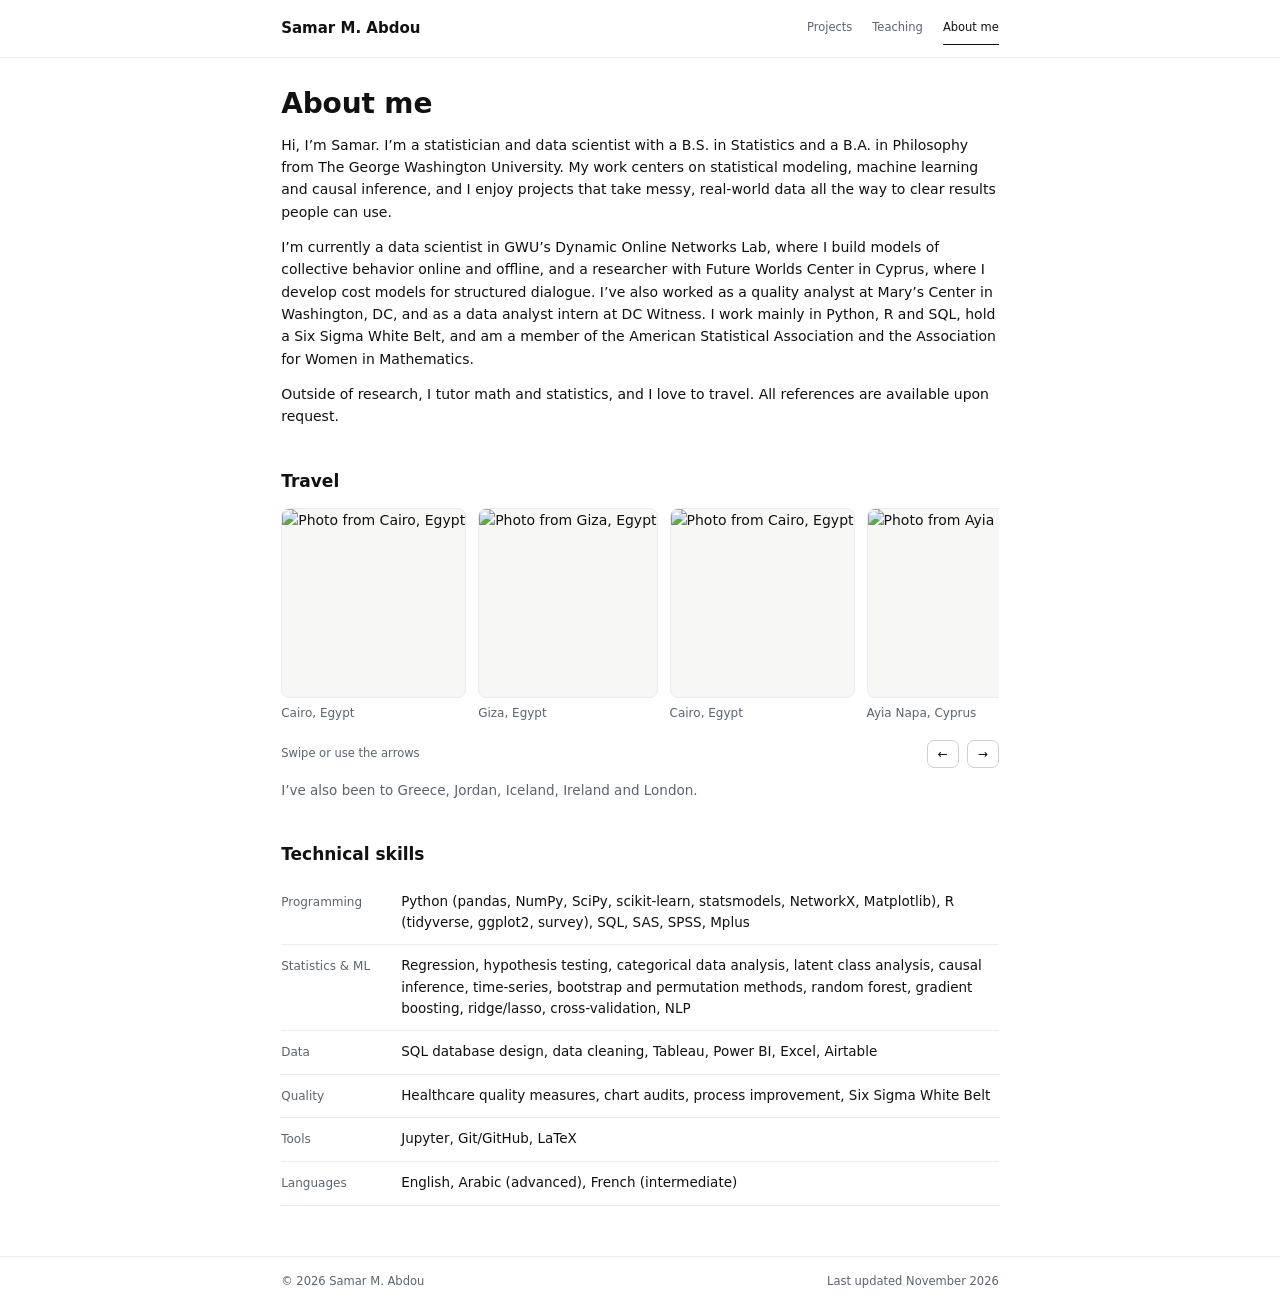
==== about.html @ 9a828c13 "Add files via upload" ====
<!DOCTYPE html>
<html lang="en">
<head>
<meta charset="utf-8">
<meta name="viewport" content="width=device-width, initial-scale=1">
<title>About me | Samar M. Abdou</title>
<meta name="description" content="About Samar M. Abdou: statistics and philosophy at GWU, skills, and travel.">
<link rel="canonical" href="https://samarm-web.github.io/SamarM/about.html">
<meta property="og:type" content="website">
<meta property="og:title" content="About me | Samar M. Abdou">
<meta property="og:description" content="About Samar M. Abdou: statistics and philosophy at GWU, skills, and travel.">
<meta property="og:url" content="https://samarm-web.github.io/SamarM/about.html">
<meta name="twitter:card" content="summary">
<link rel="stylesheet" href="style.css">

</head>
<body class="">
<header class="top"><div class="wrap">
<a class="brand" href="index.html">Samar M. Abdou</a>
<nav class="nav" aria-label="Main"><a href="projects.html">Projects</a><a href="teaching.html">Teaching</a><a href="about.html" aria-current=page>About me</a></nav>
</div></header>
<main class="wrap">

<section class="sec">
  <h1 style="margin-bottom:14px">About me</h1>
  <p>Hi, I&rsquo;m Samar. I&rsquo;m a statistician and data scientist with a B.S. in Statistics and a B.A. in Philosophy from The George Washington University. My work centers on statistical modeling, machine learning and causal inference, and I enjoy projects that take messy, real-world data all the way to clear results people can use.</p>
  <p>I&rsquo;m currently a data scientist in GWU&rsquo;s Dynamic Online Networks Lab, where I build models of collective behavior online and offline, and a researcher with Future Worlds Center in Cyprus, where I develop cost models for structured dialogue. I&rsquo;ve also worked as a quality analyst at Mary&rsquo;s Center in Washington, DC, and as a data analyst intern at DC Witness. I work mainly in Python, R and SQL, hold a Six Sigma White Belt, and am a member of the American Statistical Association and the Association for Women in Mathematics.</p>
  <p>Outside of research, I tutor math and statistics, and I love to travel. All references are available upon request.</p>
</section>
<section class="sec">
  <h2>Travel</h2>
  <div class="carousel">
    <div class="strip" id="strip" tabindex="0" aria-label="Travel photos, scroll sideways"><figure><img src="img/travel/cairo-1.jpg" alt="Photo from Cairo, Egypt" loading="lazy"><figcaption>Cairo, Egypt</figcaption></figure><figure><img src="img/travel/giza.jpg" alt="Photo from Giza, Egypt" loading="lazy"><figcaption>Giza, Egypt</figcaption></figure><figure><img src="img/travel/cairo-2.jpg" alt="Photo from Cairo, Egypt" loading="lazy"><figcaption>Cairo, Egypt</figcaption></figure><figure><img src="img/travel/ayia-napa-1.jpg" alt="Photo from Ayia Napa, Cyprus" loading="lazy"><figcaption>Ayia Napa, Cyprus</figcaption></figure><figure><img src="img/travel/ayia-napa-2.jpg" alt="Photo from Ayia Napa, Cyprus" loading="lazy"><figcaption>Ayia Napa, Cyprus</figcaption></figure><figure><img src="img/travel/nantes.jpg" alt="Photo from Nantes, France" loading="lazy"><figcaption>Nantes, France</figcaption></figure><figure><img src="img/travel/nicosia.jpg" alt="Photo from Nicosia, Cyprus" loading="lazy"><figcaption>Nicosia, Cyprus</figcaption></figure><figure><img src="img/travel/prague-1.jpg" alt="Photo from Prague, Czech Republic" loading="lazy"><figcaption>Prague, Czech Republic</figcaption></figure><figure><img src="img/travel/prague-2.jpg" alt="Photo from Prague, Czech Republic" loading="lazy"><figcaption>Prague, Czech Republic</figcaption></figure></div>
    <div class="car-nav"><span class="meta">Swipe or use the arrows</span>
      <div class="btns"><button class="btn sm" id="prev" type="button" aria-label="Previous photo">&larr;</button><button class="btn sm" id="next" type="button" aria-label="Next photo">&rarr;</button></div></div>
  </div>
  <p class="also">I&rsquo;ve also been to Greece, Jordan, Iceland, Ireland and London.</p>
</section>
<section class="sec"><h2>Technical skills</h2><table class="skills"><tbody><tr><th scope=row>Programming</th><td>Python (pandas, NumPy, SciPy, scikit-learn, statsmodels, NetworkX, Matplotlib), R (tidyverse, ggplot2, survey), SQL, SAS, SPSS, Mplus</td></tr><tr><th scope=row>Statistics &amp; ML</th><td>Regression, hypothesis testing, categorical data analysis, latent class analysis, causal inference, time-series, bootstrap and permutation methods, random forest, gradient boosting, ridge/lasso, cross-validation, NLP</td></tr><tr><th scope=row>Data</th><td>SQL database design, data cleaning, Tableau, Power BI, Excel, Airtable</td></tr><tr><th scope=row>Quality</th><td>Healthcare quality measures, chart audits, process improvement, Six Sigma White Belt</td></tr><tr><th scope=row>Tools</th><td>Jupyter, Git/GitHub, LaTeX</td></tr><tr><th scope=row>Languages</th><td>English, Arabic (advanced), French (intermediate)</td></tr></tbody></table></section>


</main>
<footer class="foot"><div class="wrap">
<span>&copy; 2026 Samar M. Abdou</span>
<span>Last updated November 2026</span>
</div></footer>
<script>{
const s=document.getElementById('strip');
const step=d=>{const f=[...s.children];const x=s.scrollLeft;let t=d>0?f.find(e=>e.offsetLeft-s.offsetLeft>x+4):[...f].reverse().find(e=>e.offsetLeft-s.offsetLeft<x-4);if(t)s.scrollTo({left:t.offsetLeft-s.offsetLeft,behavior:'smooth'});};
document.getElementById('prev').addEventListener('click',()=>step(-1));
document.getElementById('next').addEventListener('click',()=>step(1));
s.addEventListener('keydown',e=>{if(e.key==='ArrowRight'){e.preventDefault();step(1)}if(e.key==='ArrowLeft'){e.preventDefault();step(-1)}});
}</script>
</body>
</html>
---- style.css ----
/*
VOICE: calm, professional academic home page; quiet, with a light 1990s department-site touch.
IDEA: a tidy faculty page: thin rules, soft boxes, small type labels.
PICTURE: project images and a swipeable travel strip; the paper and atlas in a soft window.
COLOUR and TYPE: white ground, black text, one small blue accent. Source Serif 4 for reading, IBM Plex Mono for small labels.
LAYOUT: one centered column about 820px; project pages split text and viewer above 900px.
*/
:root{
  color-scheme:light;
  --bg:#ffffff;--ink:#111111;--mute:#5b5b5b;--line:#e3e3e3;--line2:#cfcfcf;--soft:#f7f7f5;
  --acc:#2c5aa0;--acc-soft:#eef3fa;
  --serif:"Segoe UI",system-ui,-apple-system,"Helvetica Neue",Arial,sans-serif;
  --mono:"Segoe UI",system-ui,-apple-system,"Helvetica Neue",Arial,sans-serif;
}
*{box-sizing:border-box;min-width:0}
html{scroll-padding-top:24px}
body{margin:0;background:var(--bg);color:var(--ink);font:16px/1.6 var(--serif);overflow-x:clip;-webkit-font-smoothing:antialiased}
img{max-width:100%;display:block}
a{color:inherit;text-underline-offset:3px;text-decoration-thickness:1px;text-decoration-color:var(--line2)}
a:hover{color:var(--acc);text-decoration-color:currentColor}
:focus-visible{outline:2px solid var(--acc);outline-offset:3px;border-radius:4px}

.wrap{max-width:820px;margin:0 auto;padding:0 max(4vw,18px)}
.wrap.wide{max-width:1140px}

/* Top bar */
.top{border-bottom:1px solid #f0f0f0}
.top .wrap{display:flex;flex-wrap:wrap;align-items:center;justify-content:space-between;gap:6px 22px;padding-block:12px}
.brand{font:600 17px/1.2 var(--serif);text-decoration:none}
.nav{display:flex;flex-wrap:wrap;gap:2px 20px;font:13px/1 var(--mono)}
.nav a{text-decoration:none;padding:10px 0;border-bottom:1.5px solid transparent;color:var(--mute)}
.nav a:hover{color:var(--ink)}
.nav a[aria-current=page]{color:var(--ink);border-bottom-color:var(--ink)}

/* Type */
h1,h2,h3{font-family:var(--serif);font-weight:600;line-height:1.15;margin:0;text-wrap:balance}
h1{font-size:clamp(30px,4.4vw,38px);letter-spacing:-.005em}
h2{font-size:21px}
h3{font-size:17px;line-height:1.3}
p{margin:0 0 .9em}
.lede{font-size:17.5px}
.mute{color:var(--mute)}
.meta{font:12px/1.5 var(--mono);color:var(--mute)}

/* Sections */
.sec{padding:36px 0 4px}
.sec>h2,.sec-head{margin-bottom:16px}
.sec-head{display:flex;flex-wrap:wrap;align-items:end;justify-content:space-between;gap:10px}


/* Hero */
.hero{padding:44px 0 4px;max-width:680px}
.hero .role{font:13px/1.5 var(--mono);color:var(--acc);margin:8px 0 16px}

/* Buttons */
.btns{display:flex;flex-wrap:wrap;gap:8px;margin-top:18px}
.btn{display:inline-flex;align-items:center;gap:6px;min-height:36px;padding:0 13px;font:12.5px/1 var(--mono);color:var(--ink);background:var(--bg);border:1px solid var(--line2);border-radius:6px;text-decoration:none;white-space:nowrap;transition:border-color .15s,color .15s,background .15s}
.btn:hover{border-color:var(--ink);color:var(--ink);background:var(--soft)}
.btn.sm{min-height:32px;padding:0 11px;font-size:12px}
.btn.dark{background:var(--ink);color:#fff;border-color:var(--ink)}
.btn.dark:hover{background:#333;color:#fff}
.btn .ar{font-size:11px;color:var(--mute)}

/* Cards */
.cards{display:grid;grid-template-columns:repeat(2,minmax(0,1fr));gap:16px}
@media(max-width:680px){.cards{grid-template-columns:1fr}}
.card,.pub{border:1px solid var(--line);border-radius:10px;padding:18px;background:var(--bg)}
.card{display:flex;flex-direction:column;gap:8px}
.card p{margin:0;font-size:15px}
.card .btns{margin-top:auto;padding-top:6px}
.card .pimg{margin:-18px -18px 4px;border-radius:10px 10px 0 0;border:0;border-bottom:1px solid var(--line)}
.pub h3{font-style:italic;font-weight:500;font-size:18px}
.pub p{margin:.45em 0 0;font-size:15px}
.pub p.meta{font-size:12px}

/* Tags */
.tags{display:flex;flex-wrap:wrap;gap:5px;margin:0;padding:0;list-style:none}
.tags li{font:11px/1 var(--mono);color:#2f4a75;background:var(--acc-soft);border-radius:4px;padding:5px 7px}

/* Contact list */
.kv{display:grid;grid-template-columns:90px minmax(0,1fr);gap:6px 14px;margin:0;font-size:15.5px}
.kv dt{font:12.5px/1.9 var(--mono);color:var(--mute)}
.kv dd{margin:0;overflow-wrap:anywhere}

/* Project images */
.pimg{aspect-ratio:16/10;border:1px solid var(--line);border-radius:8px;overflow:hidden;background:#fff;display:grid;place-items:center}
.pimg img{width:100%;height:100%;object-fit:contain;padding:8px}
.pimg svg{width:100%;height:100%}

/* Projects list */
.plist{list-style:none;margin:0;padding:0}
.proj{display:grid;grid-template-columns:230px minmax(0,1fr);gap:24px;padding:22px 0;border-bottom:1px solid var(--line)}
.proj:first-child{padding-top:4px}
.proj-head{display:flex;flex-wrap:wrap;align-items:center;justify-content:space-between;gap:8px 14px;margin-bottom:4px}
.proj p{margin:6px 0 10px;font-size:15px}
@media(max-width:620px){.proj{grid-template-columns:1fr;gap:12px}}

/* Project page */
.crumb{font:12.5px/1 var(--mono);padding-top:24px}
.crumb a{text-decoration:none;color:var(--mute)}
.split{display:grid;grid-template-columns:minmax(0,1fr) minmax(0,1.1fr);gap:40px;align-items:start;padding:18px 0 32px}
.split .win{position:sticky;top:18px}
@media(max-width:900px){.split{grid-template-columns:1fr}.split .win{position:static}}
.split h1{font-size:clamp(27px,3.4vw,34px)}
.split h2{font-size:18px;margin:26px 0 8px}
.facts{list-style:none;padding:0;margin:4px 0 1em;display:grid;grid-template-columns:repeat(auto-fit,minmax(130px,1fr));gap:10px}
.facts li{border:1px solid var(--line);border-radius:8px;padding:10px 12px;font-size:13.5px;line-height:1.35;color:var(--mute)}
.facts b{display:block;font:600 20px/1.2 var(--serif);color:var(--ink);margin-bottom:3px;white-space:nowrap}
.split ul.plain{padding-left:18px;margin:0 0 1em;font-size:15.5px}
.split ul.plain li{margin:4px 0}
.details{display:grid;grid-template-columns:7.5em minmax(0,1fr);gap:6px 14px;margin:0;font-size:15px}
.details dt{font:12px/1.9 var(--mono);color:var(--mute)}
.details dd{margin:0}

/* Soft window */
.win{border:1px solid var(--line2);border-radius:10px;overflow:hidden;background:var(--bg)}
.bar{display:flex;align-items:center;gap:10px;padding:9px 12px;border-bottom:1px solid var(--line);background:var(--soft);font:12px/1 var(--mono);color:var(--mute)}
.bar .dots{display:flex;gap:5px}.bar .dots i{width:9px;height:9px;border-radius:50%;background:var(--line2)}
.bar .t{flex:1;overflow:hidden;text-overflow:ellipsis;white-space:nowrap}
.bar .btn{min-height:28px}
.pages{height:min(76vh,860px);overflow:auto;background:var(--soft);padding:12px;display:grid;gap:12px;align-content:start}
.pages img{width:100%;height:auto;border:1px solid var(--line);background:#fff}
.site-frame{display:block;width:100%;height:min(76vh,860px);border:0;background:#fff}

/* Teaching / about */
.subjects{display:grid;grid-template-columns:repeat(auto-fit,minmax(170px,1fr));gap:12px}
.subj{border:1px solid var(--line);border-radius:10px;padding:14px 16px}
.subj h3{margin-bottom:4px}
.subj p{margin:0;font-size:14.5px;color:var(--mute)}
.skills{width:100%;border-collapse:collapse;font-size:15px}
.skills th,.skills td{text-align:left;vertical-align:top;padding:10px 0;border-bottom:1px solid var(--line)}
.skills th{font:12px/1.9 var(--mono);color:var(--mute);font-weight:400;width:10em;padding-right:14px}
@media(max-width:600px){.skills th,.skills td{display:block;width:auto;padding:0}.skills th{padding-top:10px;border:0}.skills td{padding-bottom:10px}}

/* Travel carousel */
.carousel{position:relative}
.strip{display:flex;gap:12px;overflow-x:auto;scroll-snap-type:x mandatory;padding-bottom:10px;scrollbar-width:thin;-webkit-overflow-scrolling:touch}
.strip figure{flex:none;margin:0;scroll-snap-align:start}
.strip img{height:300px;width:auto;max-width:none;border-radius:8px;border:1px solid var(--line);background:var(--soft)}
.strip figcaption{font:12px/1.4 var(--mono);color:var(--mute);margin-top:7px}
@media(max-width:600px){.strip img{height:240px}}
.car-nav{display:flex;align-items:center;justify-content:space-between;gap:10px;margin-top:8px}
.car-nav .btns{margin:0}
.also{font-size:15px;color:var(--mute);margin-top:12px}

/* Footer */
.foot{margin-top:48px;border-top:1px solid var(--line)}
.foot .wrap{display:flex;flex-wrap:wrap;justify-content:space-between;gap:6px 18px;padding-block:16px 24px;font:12px/1.5 var(--mono);color:var(--mute)}

@media(prefers-reduced-motion:reduce){.btn{transition:none}.strip{scroll-behavior:auto}}

/* Original-style home: strictly black and white */
h1,h2,h3{font-weight:600}
.btn{font-size:14px;min-height:38px;padding:0 15px;border-radius:7px}
.btn.sm{font-size:13px;min-height:33px}
.hero{padding:72px 0 8px}
.hero h1{font-size:clamp(32px,5vw,46px);margin-bottom:8px}
.bio{color:var(--mute);font-size:16.5px;max-width:620px}
.card,.pub{border-color:#ececec;border-radius:10px}
.pub h3{font-style:normal;font-weight:600;font-size:17px}
.pub p.links a,.plainc a{color:var(--ink);text-decoration-color:var(--ink)}
.plainc{font-size:16px;line-height:1.9}
.meta{font-size:12.5px}
body.home a:hover{color:var(--ink)}
body.home .btn.dark:hover{background:#333}

/* Smaller type */
body{font-size:15px}
h1{font-size:clamp(26px,3.6vw,32px)}
h2{font-size:18px}
h3{font-size:15.5px}
.hero{padding:60px 0 4px}
.hero h1{font-size:clamp(28px,4vw,38px)}
.bio{font-size:15px}
.lede{font-size:15.5px}
.btn{font-size:13px;min-height:34px;padding:0 13px}
.btn.sm{font-size:12.5px;min-height:30px;padding:0 10px}
.card p,.pub p,.proj p,.details,.split ul.plain,.skills,.kv,.plainc{font-size:14px}
.pub h3{font-size:15.5px}
.meta,.nav{font-size:12px}
.brand{font-size:15.5px}
.tags li{font-size:10.5px;padding:4px 6px}
.split h1{font-size:clamp(24px,3vw,29px)}
.split h2{font-size:16px}
.facts b{font-size:17px}
.facts li{font-size:12.5px}
.subj p{font-size:13.5px}
.foot .wrap{font-size:11.5px}
.sec{padding:30px 0 2px}

/* Round 4: smaller, original home layout */
body{font-size:14px}
.hero{padding:56px 0 0}
.hero h1{font-size:clamp(26px,3.6vw,34px);margin-bottom:6px}
.bio{font-size:14px;max-width:600px}
.btn{font-size:12.5px;min-height:32px;padding:0 12px}
.btn.sm{font-size:12px;min-height:28px;padding:0 10px}
h1{font-size:clamp(24px,3.2vw,28px)}
h2{font-size:17px}
h3{font-size:14.5px}
.card p,.pub p,.proj p,.details,.split ul.plain,.skills,.kv,.plainc,.subj p{font-size:13.5px}
.pub h3{font-size:14.5px}
.meta,.nav{font-size:11.5px}
.brand{font-size:15px}
.lede{font-size:14.5px}
.cards.stack1{grid-template-columns:1fr;max-width:560px;gap:14px}
.card{padding:16px}
body.home .sec{padding:56px 0 0}
.proj{grid-template-columns:200px minmax(0,1fr);gap:22px;padding:24px 0}
.proj p{margin:8px 0}
.proj .tags{margin-top:12px}
.strip img{height:190px}
@media(max-width:600px){.strip img{height:170px}}
.split h1{font-size:clamp(22px,2.8vw,26px)}
.also{font-size:13.5px}
.proj-head{flex-wrap:nowrap;align-items:flex-start}
.proj-head h3{flex:1}
.proj-head .btn{flex:none}

/* Round 5 */
body.home .sec>h2,body.home .sec-head h2{font-size:20px;font-weight:700}
body.home .cards.stack1{max-width:500px;gap:12px}
body.home .card{padding:12px 15px;gap:5px;border-radius:8px}
body.home .card h3{font-size:13.5px}
body.home .card p{font-size:12.5px;line-height:1.5}
body.home .card .meta{font-size:11px}
body.home .card .btns{padding-top:4px;margin-top:4px}
body.home .pub{padding:12px 15px;border-radius:8px}
body.home .pub h3{font-size:13.5px}
body.home .pub p{font-size:12.5px}
.btn.dark .ar{color:#bbb}
.resume-sheet{border:1px solid var(--line);border-radius:8px;overflow:hidden;max-width:820px}
.resume-sheet img{width:100%;height:auto}

/* Round 6 */
body.home .sec>h2,body.home .sec-head h2{font-size:17.5px;font-weight:700}
.btn.sm.dark{min-height:24px;padding:0 9px;font-size:11.5px;border-radius:5px}
body.home .sec-head .btn.sm.dark{min-height:28px;padding:0 11px;font-size:12px}

/* Match original site tokens */
:root{--mute:#5b6470;--line:#e9edf3}
.card,.pub{border-color:#e9edf3;border-radius:14px}
body.home .card,body.home .pub{border-radius:14px}
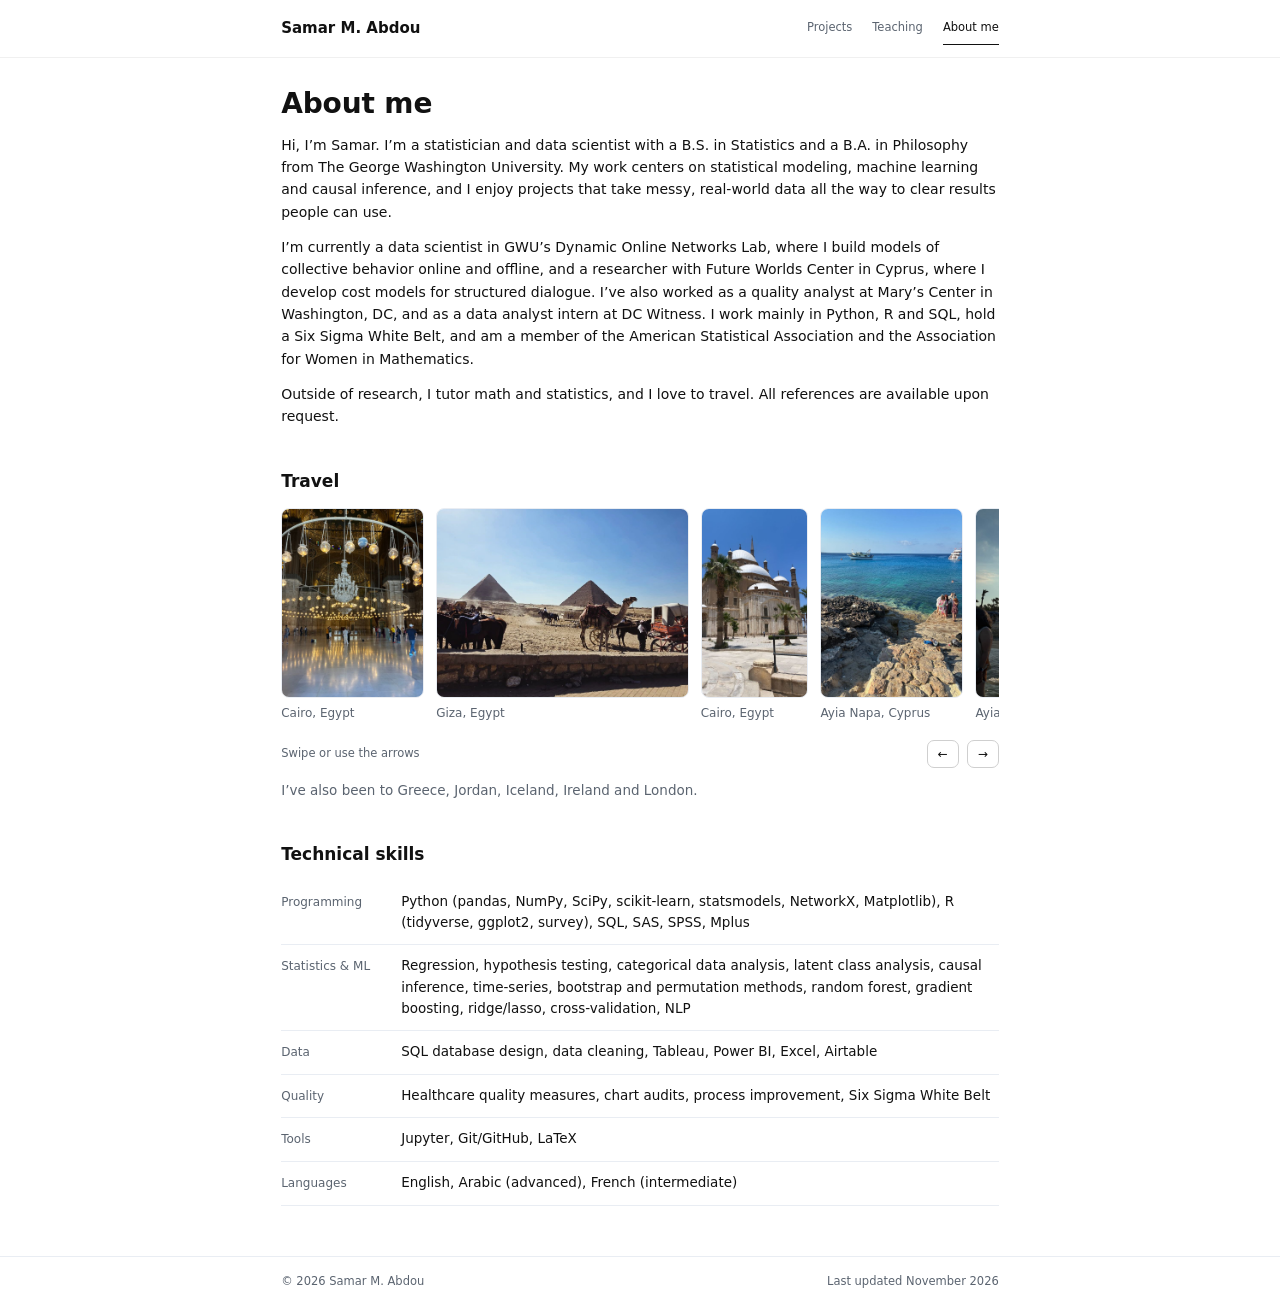
==== commit e9962ff8: "Add files via upload" ====
--- a/about.html
+++ b/about.html
@@ -30,7 +30,7 @@
 <section class="sec">
   <h2>Travel</h2>
   <div class="carousel">
-    <div class="strip" id="strip" tabindex="0" aria-label="Travel photos, scroll sideways"><figure><img src="img/travel/cairo-1.jpg" alt="Photo from Cairo, Egypt" loading="lazy"><figcaption>Cairo, Egypt</figcaption></figure><figure><img src="img/travel/giza.jpg" alt="Photo from Giza, Egypt" loading="lazy"><figcaption>Giza, Egypt</figcaption></figure><figure><img src="img/travel/cairo-2.jpg" alt="Photo from Cairo, Egypt" loading="lazy"><figcaption>Cairo, Egypt</figcaption></figure><figure><img src="img/travel/ayia-napa-1.jpg" alt="Photo from Ayia Napa, Cyprus" loading="lazy"><figcaption>Ayia Napa, Cyprus</figcaption></figure><figure><img src="img/travel/ayia-napa-2.jpg" alt="Photo from Ayia Napa, Cyprus" loading="lazy"><figcaption>Ayia Napa, Cyprus</figcaption></figure><figure><img src="img/travel/nantes.jpg" alt="Photo from Nantes, France" loading="lazy"><figcaption>Nantes, France</figcaption></figure><figure><img src="img/travel/nicosia.jpg" alt="Photo from Nicosia, Cyprus" loading="lazy"><figcaption>Nicosia, Cyprus</figcaption></figure><figure><img src="img/travel/prague-1.jpg" alt="Photo from Prague, Czech Republic" loading="lazy"><figcaption>Prague, Czech Republic</figcaption></figure><figure><img src="img/travel/prague-2.jpg" alt="Photo from Prague, Czech Republic" loading="lazy"><figcaption>Prague, Czech Republic</figcaption></figure></div>
+    <div class="strip" id="strip" tabindex="0" aria-label="Travel photos, scroll sideways"><figure><img src="travel-cairo-1.jpg" alt="Photo from Cairo, Egypt" loading="lazy"><figcaption>Cairo, Egypt</figcaption></figure><figure><img src="travel-giza.jpg" alt="Photo from Giza, Egypt" loading="lazy"><figcaption>Giza, Egypt</figcaption></figure><figure><img src="travel-cairo-2.jpg" alt="Photo from Cairo, Egypt" loading="lazy"><figcaption>Cairo, Egypt</figcaption></figure><figure><img src="travel-ayia-napa-1.jpg" alt="Photo from Ayia Napa, Cyprus" loading="lazy"><figcaption>Ayia Napa, Cyprus</figcaption></figure><figure><img src="travel-ayia-napa-2.jpg" alt="Photo from Ayia Napa, Cyprus" loading="lazy"><figcaption>Ayia Napa, Cyprus</figcaption></figure><figure><img src="travel-nantes.jpg" alt="Photo from Nantes, France" loading="lazy"><figcaption>Nantes, France</figcaption></figure><figure><img src="travel-nicosia.jpg" alt="Photo from Nicosia, Cyprus" loading="lazy"><figcaption>Nicosia, Cyprus</figcaption></figure><figure><img src="travel-prague-1.jpg" alt="Photo from Prague, Czech Republic" loading="lazy"><figcaption>Prague, Czech Republic</figcaption></figure><figure><img src="travel-prague-2.jpg" alt="Photo from Prague, Czech Republic" loading="lazy"><figcaption>Prague, Czech Republic</figcaption></figure></div>
     <div class="car-nav"><span class="meta">Swipe or use the arrows</span>
       <div class="btns"><button class="btn sm" id="prev" type="button" aria-label="Previous photo">&larr;</button><button class="btn sm" id="next" type="button" aria-label="Next photo">&rarr;</button></div></div>
   </div>
